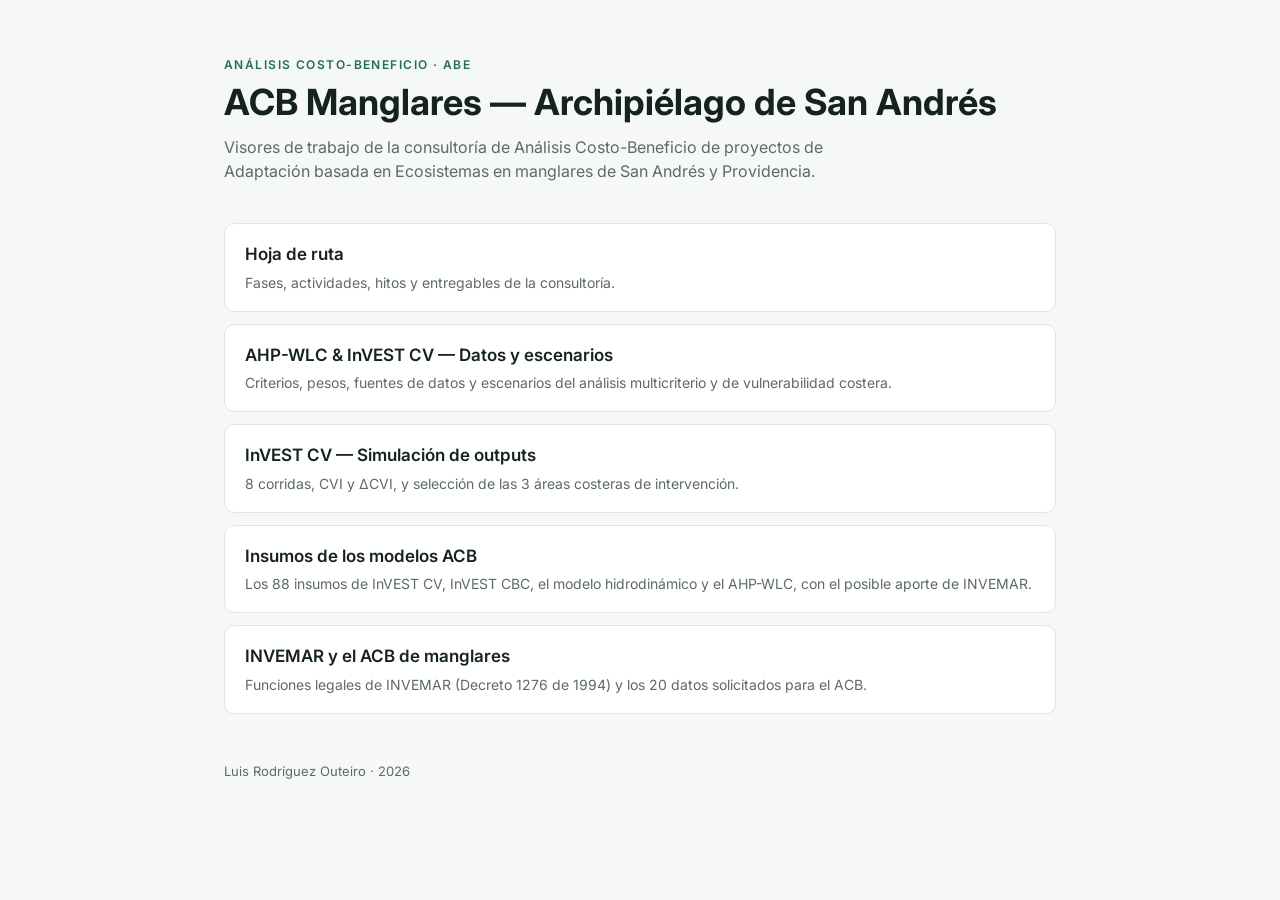
==== index.html @ c778618e "Visores HTML del ACB Manglares San Andrés Co-Authored-By: Claude Opus 5.5 <noreply@anthropic.com> Cl" ====
<!doctype html>
<html lang="es">
<head>
<meta charset="utf-8">
<meta name="viewport" content="width=device-width,initial-scale=1">
<title>ACB Manglares San Andrés — Visores</title>
<link rel="preconnect" href="https://fonts.googleapis.com">
<link rel="stylesheet" href="https://fonts.googleapis.com/css2?family=Inter:wght@400;500;600;700&display=swap">
<style>
  :root{--bg:#f6f8f7;--ink:#14231f;--muted:#5b6b66;--line:#dfe6e3;--accent:#1f6f5c;--card:#fff}
  *{box-sizing:border-box}
  body{margin:0;font-family:Inter,system-ui,sans-serif;background:var(--bg);color:var(--ink);line-height:1.5}
  main{max-width:880px;margin:0 auto;padding:56px 24px 72px}
  .eyebrow{font-size:12px;letter-spacing:.12em;text-transform:uppercase;color:var(--accent);font-weight:600;margin:0 0 8px}
  h1{font-size:clamp(26px,4vw,36px);line-height:1.15;margin:0 0 12px;font-weight:700}
  .lede{color:var(--muted);max-width:60ch;margin:0 0 40px}
  ul{list-style:none;padding:0;margin:0;display:grid;gap:12px}
  a.card{display:block;background:var(--card);border:1px solid var(--line);border-radius:10px;padding:18px 20px;text-decoration:none;color:inherit;transition:border-color .15s,transform .15s}
  a.card:hover{border-color:var(--accent);transform:translateY(-1px)}
  .card h2{font-size:17px;margin:0 0 4px;font-weight:600}
  .card p{margin:0;color:var(--muted);font-size:14px}
  footer{margin-top:48px;font-size:13px;color:var(--muted)}
</style>
</head>
<body>
<main>
  <p class="eyebrow">Análisis Costo-Beneficio · AbE</p>
  <h1>ACB Manglares — Archipiélago de San Andrés</h1>
  <p class="lede">Visores de trabajo de la consultoría de Análisis Costo-Beneficio de proyectos de Adaptación basada en Ecosistemas en manglares de San Andrés y Providencia.</p>
  <ul>
    <li><a class="card" href="hoja-de-ruta.html"><h2>Hoja de ruta</h2><p>Fases, actividades, hitos y entregables de la consultoría.</p></a></li>
    <li><a class="card" href="ahp-wlc-invest-cv.html"><h2>AHP-WLC &amp; InVEST CV — Datos y escenarios</h2><p>Criterios, pesos, fuentes de datos y escenarios del análisis multicriterio y de vulnerabilidad costera.</p></a></li>
    <li><a class="card" href="invest-cv-simulacion.html"><h2>InVEST CV — Simulación de outputs</h2><p>8 corridas, CVI y ΔCVI, y selección de las 3 áreas costeras de intervención.</p></a></li>
    <li><a class="card" href="insumos-modelos.html"><h2>Insumos de los modelos ACB</h2><p>Los 88 insumos de InVEST CV, InVEST CBC, el modelo hidrodinámico y el AHP-WLC, con el posible aporte de INVEMAR.</p></a></li>
    <li><a class="card" href="invemar-acb.html"><h2>INVEMAR y el ACB de manglares</h2><p>Funciones legales de INVEMAR (Decreto 1276 de 1994) y los 20 datos solicitados para el ACB.</p></a></li>
  </ul>
  <footer>Luis Rodríguez Outeiro · 2026</footer>
</main>
</body>
</html>
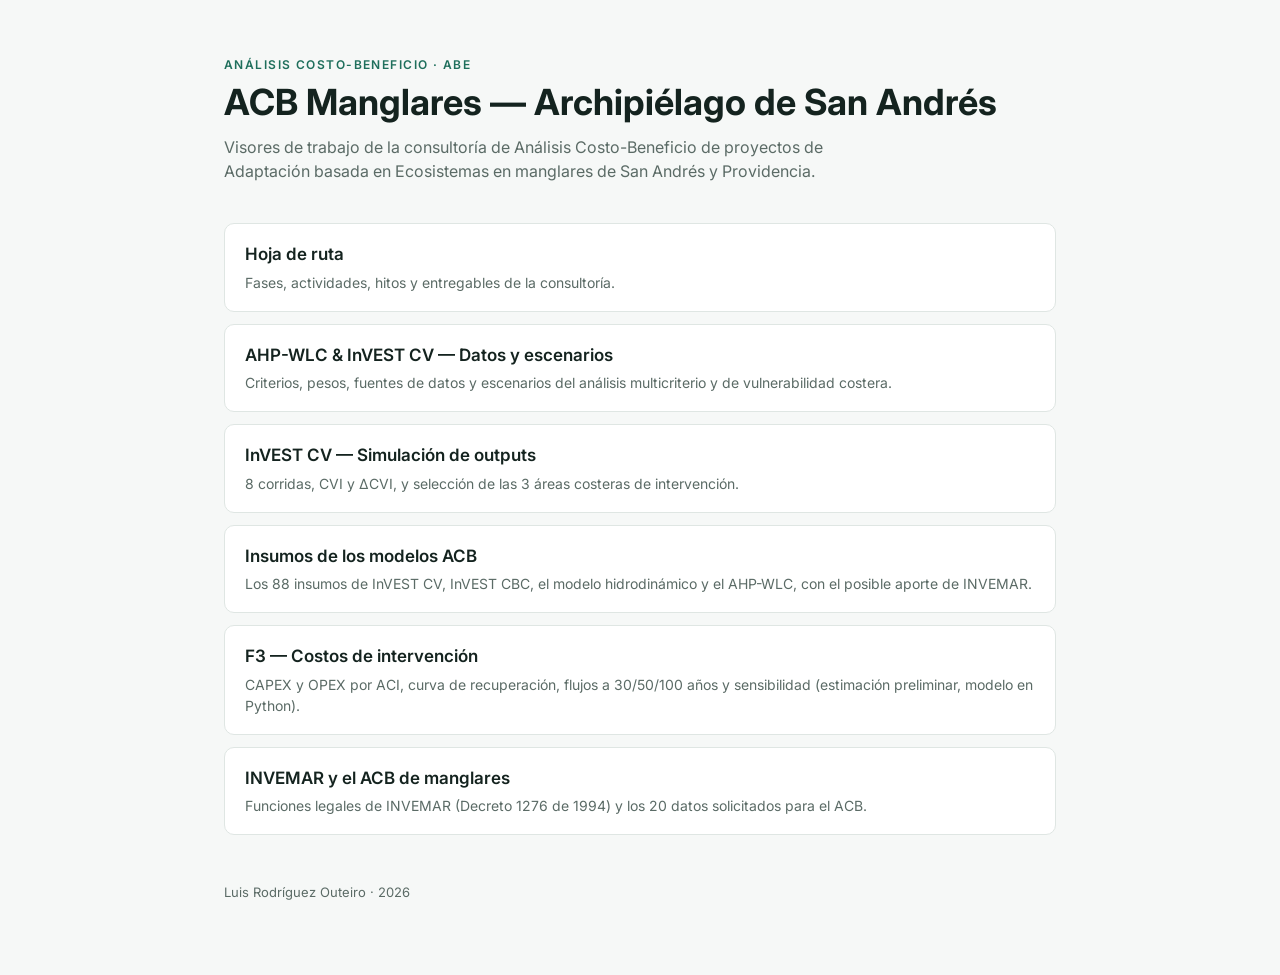
==== commit 7ce9400c: "Añade visor F3 — Costos de intervención y modelo en Python Página autónoma costos-f3.html (d3, datos" ====
--- a/index.html
+++ b/index.html
@@ -32,6 +32,7 @@
     <li><a class="card" href="ahp-wlc-invest-cv.html"><h2>AHP-WLC &amp; InVEST CV — Datos y escenarios</h2><p>Criterios, pesos, fuentes de datos y escenarios del análisis multicriterio y de vulnerabilidad costera.</p></a></li>
     <li><a class="card" href="invest-cv-simulacion.html"><h2>InVEST CV — Simulación de outputs</h2><p>8 corridas, CVI y ΔCVI, y selección de las 3 áreas costeras de intervención.</p></a></li>
     <li><a class="card" href="insumos-modelos.html"><h2>Insumos de los modelos ACB</h2><p>Los 88 insumos de InVEST CV, InVEST CBC, el modelo hidrodinámico y el AHP-WLC, con el posible aporte de INVEMAR.</p></a></li>
+    <li><a class="card" href="costos-f3.html"><h2>F3 — Costos de intervención</h2><p>CAPEX y OPEX por ACI, curva de recuperación, flujos a 30/50/100 años y sensibilidad (estimación preliminar, modelo en Python).</p></a></li>
     <li><a class="card" href="invemar-acb.html"><h2>INVEMAR y el ACB de manglares</h2><p>Funciones legales de INVEMAR (Decreto 1276 de 1994) y los 20 datos solicitados para el ACB.</p></a></li>
   </ul>
   <footer>Luis Rodríguez Outeiro · 2026</footer>
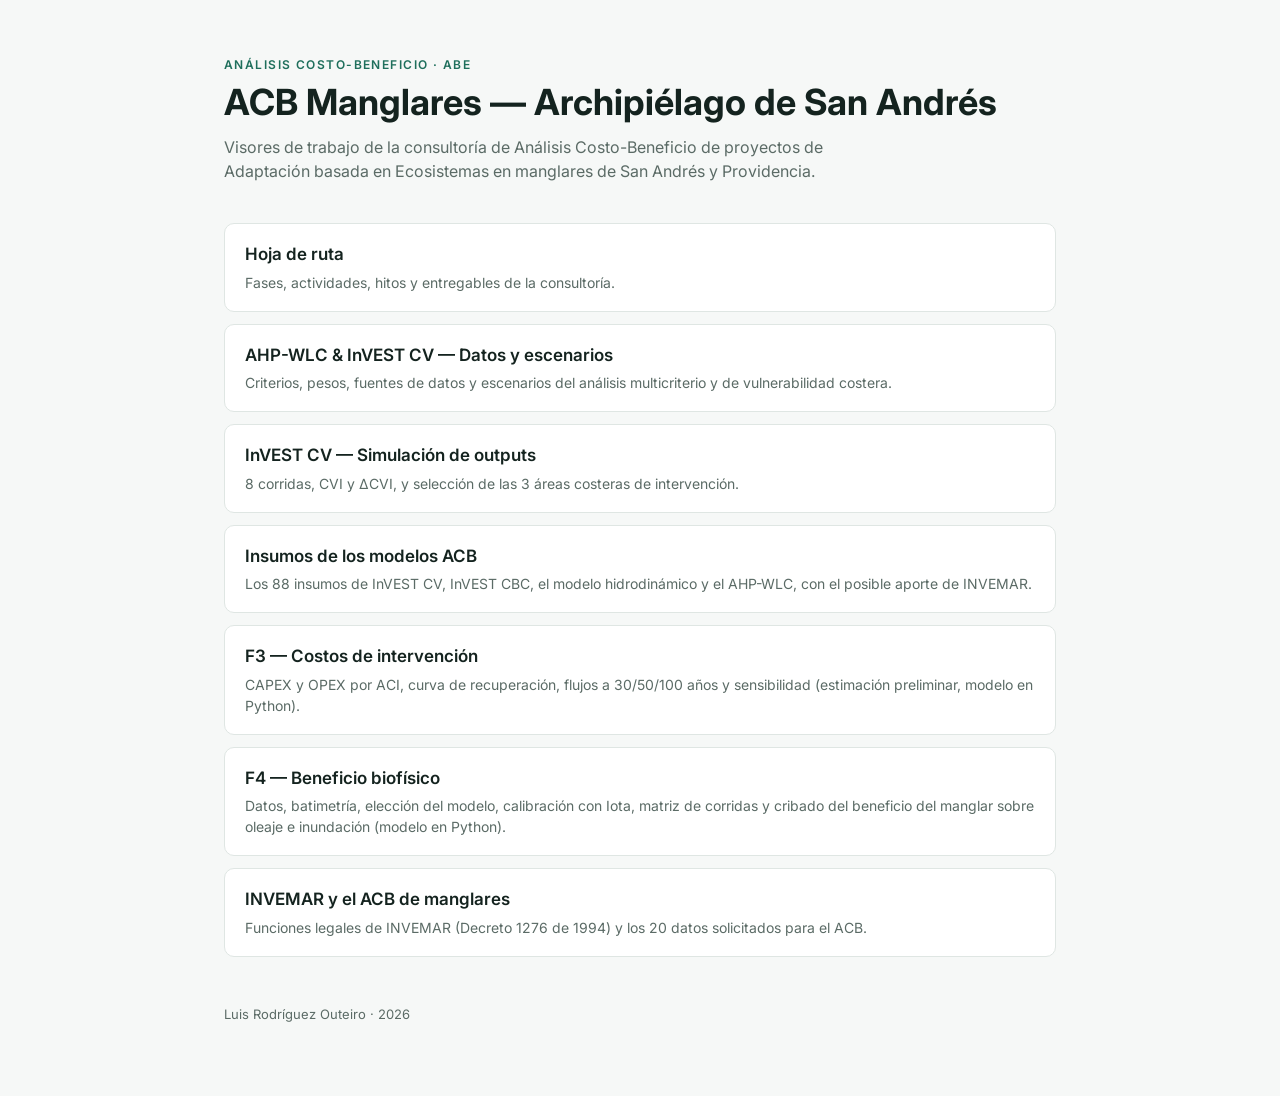
==== commit f13ff072: "F4: visor de beneficio biofísico (cribado en Python) y enlace en el índice Añade beneficio-f4.html, " ====
--- a/index.html
+++ b/index.html
@@ -33,6 +33,7 @@
     <li><a class="card" href="invest-cv-simulacion.html"><h2>InVEST CV — Simulación de outputs</h2><p>8 corridas, CVI y ΔCVI, y selección de las 3 áreas costeras de intervención.</p></a></li>
     <li><a class="card" href="insumos-modelos.html"><h2>Insumos de los modelos ACB</h2><p>Los 88 insumos de InVEST CV, InVEST CBC, el modelo hidrodinámico y el AHP-WLC, con el posible aporte de INVEMAR.</p></a></li>
     <li><a class="card" href="costos-f3.html"><h2>F3 — Costos de intervención</h2><p>CAPEX y OPEX por ACI, curva de recuperación, flujos a 30/50/100 años y sensibilidad (estimación preliminar, modelo en Python).</p></a></li>
+    <li><a class="card" href="beneficio-f4.html"><h2>F4 — Beneficio biofísico</h2><p>Datos, batimetría, elección del modelo, calibración con Iota, matriz de corridas y cribado del beneficio del manglar sobre oleaje e inundación (modelo en Python).</p></a></li>
     <li><a class="card" href="invemar-acb.html"><h2>INVEMAR y el ACB de manglares</h2><p>Funciones legales de INVEMAR (Decreto 1276 de 1994) y los 20 datos solicitados para el ACB.</p></a></li>
   </ul>
   <footer>Luis Rodríguez Outeiro · 2026</footer>
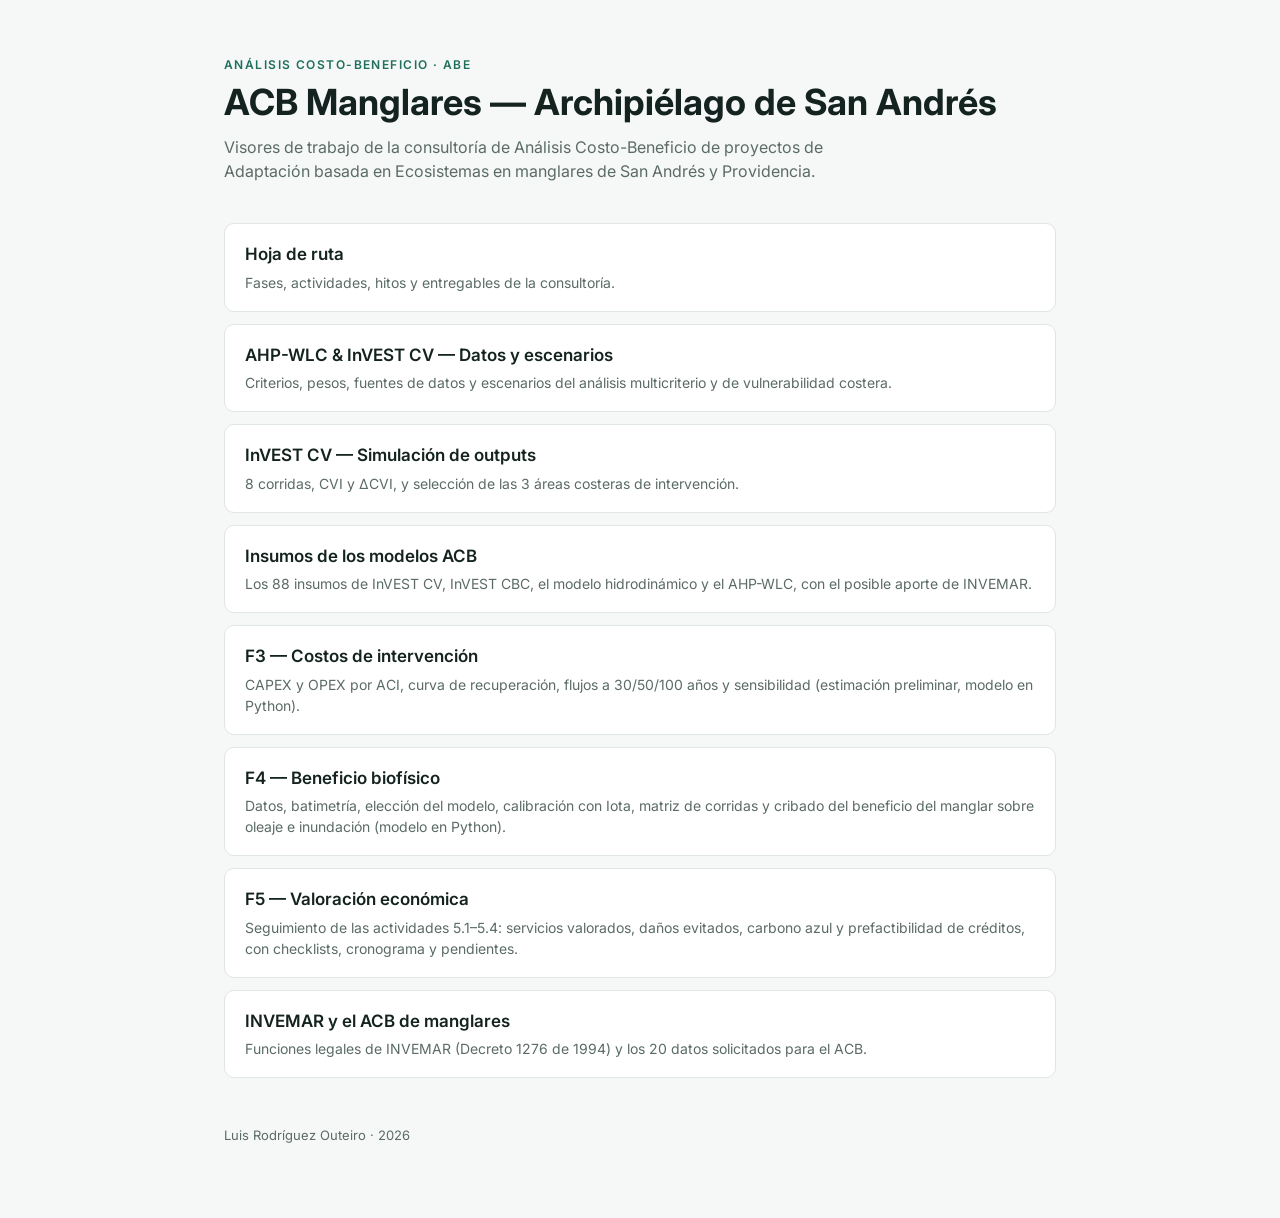
==== commit f49957b8: "F5: visor de seguimiento de la valoración económica Renombra se-f5 a valoracion-f5.html para que Git" ====
--- a/index.html
+++ b/index.html
@@ -34,6 +34,7 @@
     <li><a class="card" href="insumos-modelos.html"><h2>Insumos de los modelos ACB</h2><p>Los 88 insumos de InVEST CV, InVEST CBC, el modelo hidrodinámico y el AHP-WLC, con el posible aporte de INVEMAR.</p></a></li>
     <li><a class="card" href="costos-f3.html"><h2>F3 — Costos de intervención</h2><p>CAPEX y OPEX por ACI, curva de recuperación, flujos a 30/50/100 años y sensibilidad (estimación preliminar, modelo en Python).</p></a></li>
     <li><a class="card" href="beneficio-f4.html"><h2>F4 — Beneficio biofísico</h2><p>Datos, batimetría, elección del modelo, calibración con Iota, matriz de corridas y cribado del beneficio del manglar sobre oleaje e inundación (modelo en Python).</p></a></li>
+    <li><a class="card" href="valoracion-f5.html"><h2>F5 — Valoración económica</h2><p>Seguimiento de las actividades 5.1–5.4: servicios valorados, daños evitados, carbono azul y prefactibilidad de créditos, con checklists, cronograma y pendientes.</p></a></li>
     <li><a class="card" href="invemar-acb.html"><h2>INVEMAR y el ACB de manglares</h2><p>Funciones legales de INVEMAR (Decreto 1276 de 1994) y los 20 datos solicitados para el ACB.</p></a></li>
   </ul>
   <footer>Luis Rodríguez Outeiro · 2026</footer>
